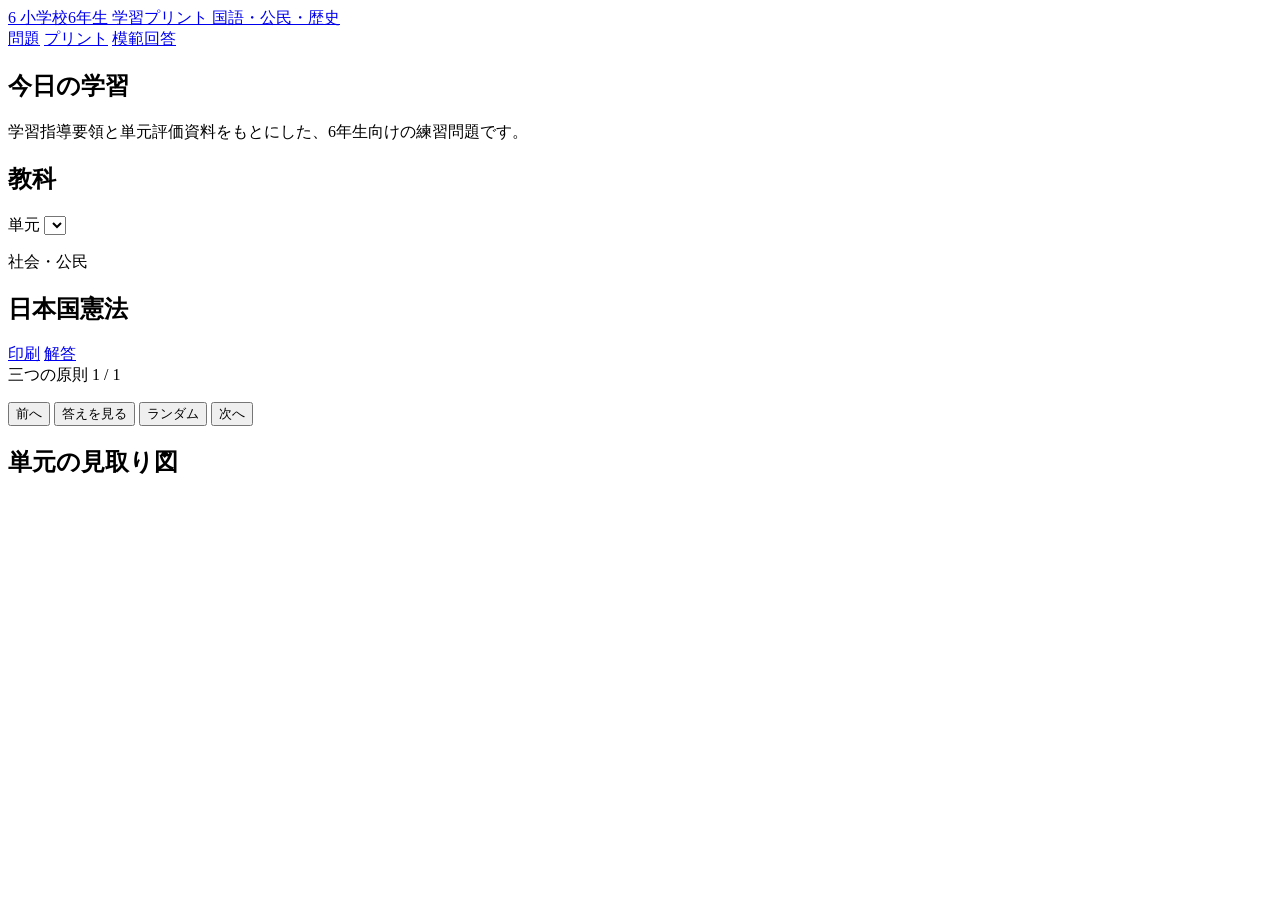
==== index.html @ 8e0b85f2 "Add study site entry page" ====
<!doctype html>
<html lang="ja">
  <head>
    <meta charset="utf-8">
    <meta name="viewport" content="width=device-width, initial-scale=1">
    <title>小学校6年生 学習プリント</title>
    <link rel="stylesheet" href="styles.css">
  </head>
  <body>
    <header class="site-header">
      <a class="brand" href="index.html" aria-label="小学校6年生 学習プリント">
        <span class="brand-mark" aria-hidden="true">6</span>
        <span>
          <span class="brand-title">小学校6年生 学習プリント</span>
          <span class="brand-subtitle">国語・公民・歴史</span>
        </span>
      </a>
      <nav class="top-nav" aria-label="ページ">
        <a href="index.html" aria-current="page">問題</a>
        <a href="print.html">プリント</a>
        <a href="answers.html">模範回答</a>
      </nav>
    </header>

    <main class="layout">
      <aside class="sidebar" aria-label="学習メニュー">
        <div class="sidebar-block">
          <h1>今日の学習</h1>
          <p id="siteSummary">学習指導要領と単元評価資料をもとにした、6年生向けの練習問題です。</p>
        </div>

        <div class="sidebar-block">
          <h2>教科</h2>
          <div class="subject-tabs" id="subjectTabs"></div>
        </div>

        <div class="sidebar-block">
          <label class="field-label" for="unitSelect">単元</label>
          <select id="unitSelect" class="select"></select>
        </div>

        <div class="sidebar-block stat-grid" id="subjectStats"></div>
      </aside>

      <section class="study-area" aria-label="問題">
        <div class="study-toolbar">
          <div>
            <p class="eyebrow" id="currentSubjectLabel">社会・公民</p>
            <h2 id="currentUnitTitle">日本国憲法</h2>
          </div>
          <div class="toolbar-actions">
            <a class="icon-link" id="printLink" href="print.html">印刷</a>
            <a class="icon-link" id="answersLink" href="answers.html">解答</a>
          </div>
        </div>

        <article class="question-panel">
          <div class="question-topline">
            <span class="pill" id="questionCategory">三つの原則</span>
            <span class="progress" id="questionProgress">1 / 1</span>
          </div>

          <p class="question-text" id="questionText"></p>
          <div class="choice-list" id="choiceList"></div>
          <div class="write-box" id="writeBox" hidden>
            <label for="studentAnswer">自分の答え</label>
            <textarea id="studentAnswer" rows="4"></textarea>
          </div>

          <div class="answer-box" id="answerBox" hidden>
            <p class="answer-label">模範回答</p>
            <p class="answer-text" id="answerText"></p>
            <p class="explanation" id="answerExplanation"></p>
          </div>

          <div class="question-controls" aria-label="問題操作">
            <button type="button" class="control-button ghost" id="prevQuestion">前へ</button>
            <button type="button" class="control-button primary" id="toggleAnswer">答えを見る</button>
            <button type="button" class="control-button ghost" id="randomQuestion">ランダム</button>
            <button type="button" class="control-button solid" id="nextQuestion">次へ</button>
          </div>
        </article>

        <section class="learning-map" aria-label="学習の見取り図">
          <div class="map-heading">
            <h2>単元の見取り図</h2>
            <p id="mapSummary"></p>
          </div>
          <div class="map-grid" id="unitMap"></div>
        </section>
      </section>
    </main>

    <script src="data.js"></script>
    <script src="script.js"></script>
  </body>
</html>
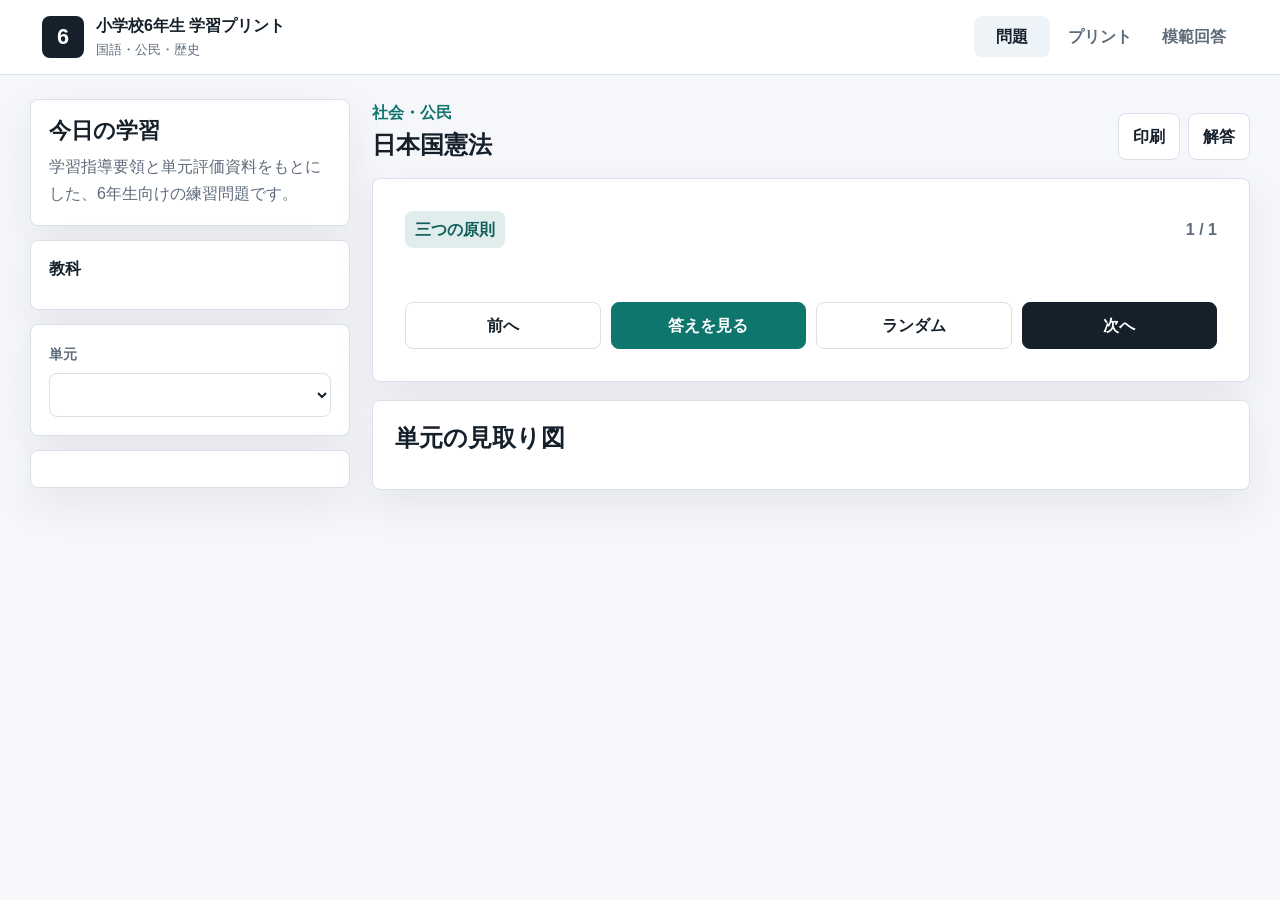
==== commit 7e15e6fd: "Load split learning data on index page" ====
--- a/index.html
+++ b/index.html
@@ -91,6 +91,21 @@
       </section>
     </main>
 
+    <script src="data-chunk-01.js"></script>
+    <script src="data-chunk-02.js"></script>
+    <script src="data-chunk-03.js"></script>
+    <script src="data-chunk-04.js"></script>
+    <script src="data-chunk-05.js"></script>
+    <script src="data-chunk-06.js"></script>
+    <script src="data-chunk-07.js"></script>
+    <script src="data-chunk-08.js"></script>
+    <script src="data-chunk-09.js"></script>
+    <script src="data-chunk-10.js"></script>
+    <script src="data-chunk-11.js"></script>
+    <script src="data-chunk-12.js"></script>
+    <script src="data-chunk-13.js"></script>
+    <script src="data-chunk-14.js"></script>
+    <script src="data-chunk-15.js"></script>
     <script src="data.js"></script>
     <script src="script.js"></script>
   </body>
--- a/styles.css
+++ b/styles.css
@@ -0,0 +1,802 @@
+:root {
+  --bg: #f6f7fb;
+  --panel: #ffffff;
+  --ink: #15202b;
+  --muted: #5f6c7b;
+  --line: #d9e0ea;
+  --soft: #eef3f8;
+  --active-color: #0f766e;
+  --accent-2: #b45309;
+  --accent-3: #4f46e5;
+  --success: #167a45;
+  --danger: #b42318;
+  --shadow: 0 16px 40px rgba(22, 32, 43, 0.08);
+  color-scheme: light;
+}
+
+* {
+  box-sizing: border-box;
+}
+
+[hidden] {
+  display: none !important;
+}
+
+html {
+  min-width: 320px;
+}
+
+body {
+  margin: 0;
+  background: var(--bg);
+  color: var(--ink);
+  font-family: -apple-system, BlinkMacSystemFont, "Hiragino Sans", "Yu Gothic", "YuGothic", "Noto Sans JP", sans-serif;
+  line-height: 1.7;
+}
+
+a {
+  color: inherit;
+}
+
+button,
+select,
+textarea {
+  font: inherit;
+}
+
+.site-header {
+  position: sticky;
+  top: 0;
+  z-index: 20;
+  display: flex;
+  align-items: center;
+  justify-content: space-between;
+  gap: 16px;
+  min-height: 72px;
+  padding: 12px clamp(16px, 4vw, 42px);
+  background: rgba(255, 255, 255, 0.94);
+  border-bottom: 1px solid var(--line);
+  backdrop-filter: blur(12px);
+}
+
+.brand {
+  display: inline-flex;
+  align-items: center;
+  gap: 12px;
+  min-width: 0;
+  text-decoration: none;
+}
+
+.brand-mark {
+  display: inline-grid;
+  flex: 0 0 auto;
+  place-items: center;
+  width: 42px;
+  height: 42px;
+  background: #15202b;
+  color: #fff;
+  border-radius: 8px;
+  font-weight: 800;
+  font-size: 1.35rem;
+}
+
+.brand-title,
+.brand-subtitle {
+  display: block;
+  white-space: nowrap;
+}
+
+.brand-title {
+  font-weight: 800;
+  letter-spacing: 0;
+}
+
+.brand-subtitle {
+  color: var(--muted);
+  font-size: 0.83rem;
+}
+
+.top-nav {
+  display: flex;
+  gap: 6px;
+  align-items: center;
+}
+
+.top-nav a {
+  min-width: 76px;
+  min-height: 38px;
+  padding: 7px 12px;
+  border-radius: 8px;
+  color: var(--muted);
+  text-align: center;
+  text-decoration: none;
+  font-weight: 700;
+}
+
+.top-nav a[aria-current="page"],
+.top-nav a:hover {
+  background: var(--soft);
+  color: var(--ink);
+}
+
+.layout {
+  display: grid;
+  grid-template-columns: minmax(260px, 320px) minmax(0, 1fr);
+  gap: 22px;
+  width: min(1220px, calc(100% - 32px));
+  margin: 24px auto 56px;
+}
+
+.sidebar {
+  align-self: start;
+  display: grid;
+  gap: 14px;
+}
+
+.sidebar-block,
+.question-panel,
+.learning-map,
+.page-heading,
+.filter-bar,
+.answer-section,
+.print-controls {
+  background: var(--panel);
+  border: 1px solid var(--line);
+  border-radius: 8px;
+  box-shadow: var(--shadow);
+}
+
+.sidebar-block {
+  padding: 18px;
+}
+
+.sidebar h1,
+.sidebar h2,
+.study-toolbar h2,
+.learning-map h2,
+.page-heading h1,
+.print-controls h1 {
+  margin: 0;
+  line-height: 1.25;
+  letter-spacing: 0;
+}
+
+.sidebar h1 {
+  font-size: 1.35rem;
+}
+
+.sidebar h2 {
+  font-size: 1rem;
+}
+
+.sidebar p,
+.page-heading p,
+.map-heading p {
+  margin: 8px 0 0;
+  color: var(--muted);
+}
+
+.subject-tabs {
+  display: grid;
+  gap: 8px;
+  margin-top: 12px;
+}
+
+.subject-tab {
+  display: flex;
+  align-items: center;
+  justify-content: space-between;
+  gap: 10px;
+  min-height: 48px;
+  padding: 10px 12px;
+  border: 1px solid var(--line);
+  border-left: 5px solid var(--subject-color);
+  border-radius: 8px;
+  background: #fff;
+  color: var(--ink);
+  cursor: pointer;
+  text-align: left;
+}
+
+.subject-tab[data-active="true"] {
+  background: color-mix(in srgb, var(--subject-color) 12%, #fff);
+  border-color: color-mix(in srgb, var(--subject-color) 44%, var(--line));
+}
+
+.subject-tab span {
+  font-weight: 800;
+}
+
+.subject-tab small {
+  color: var(--muted);
+  font-weight: 700;
+}
+
+.field-label {
+  display: block;
+  margin-bottom: 6px;
+  color: var(--muted);
+  font-size: 0.86rem;
+  font-weight: 800;
+}
+
+.select {
+  width: 100%;
+  min-height: 44px;
+  padding: 8px 12px;
+  border: 1px solid var(--line);
+  border-radius: 8px;
+  background: #fff;
+  color: var(--ink);
+}
+
+.stat-grid {
+  display: grid;
+  grid-template-columns: repeat(3, 1fr);
+  gap: 8px;
+}
+
+.stat-grid div {
+  min-width: 0;
+  padding: 10px 8px;
+  border-radius: 8px;
+  background: var(--soft);
+  text-align: center;
+}
+
+.stat-grid strong,
+.stat-grid span {
+  display: block;
+}
+
+.stat-grid strong {
+  font-size: 1.3rem;
+  line-height: 1.2;
+}
+
+.stat-grid span {
+  color: var(--muted);
+  font-size: 0.78rem;
+  font-weight: 700;
+}
+
+.study-area {
+  display: grid;
+  gap: 18px;
+  min-width: 0;
+}
+
+.study-toolbar {
+  display: flex;
+  align-items: flex-end;
+  justify-content: space-between;
+  gap: 18px;
+  min-width: 0;
+}
+
+.eyebrow {
+  margin: 0 0 4px;
+  color: var(--active-color);
+  font-weight: 900;
+  letter-spacing: 0;
+  text-transform: uppercase;
+}
+
+.toolbar-actions {
+  display: flex;
+  gap: 8px;
+  flex-wrap: wrap;
+  justify-content: flex-end;
+}
+
+.icon-link,
+.control-button {
+  display: inline-flex;
+  align-items: center;
+  justify-content: center;
+  min-height: 42px;
+  padding: 9px 14px;
+  border-radius: 8px;
+  border: 1px solid var(--line);
+  background: #fff;
+  color: var(--ink);
+  text-decoration: none;
+  font-weight: 800;
+  cursor: pointer;
+}
+
+.icon-link:hover,
+.control-button:hover {
+  border-color: var(--active-color);
+}
+
+.question-panel {
+  display: grid;
+  gap: 18px;
+  padding: clamp(18px, 4vw, 32px);
+}
+
+.question-topline {
+  display: flex;
+  align-items: center;
+  justify-content: space-between;
+  gap: 12px;
+}
+
+.pill {
+  display: inline-flex;
+  align-items: center;
+  min-height: 32px;
+  max-width: 100%;
+  padding: 5px 10px;
+  border-radius: 8px;
+  background: color-mix(in srgb, var(--active-color) 13%, #fff);
+  color: color-mix(in srgb, var(--active-color) 78%, #111);
+  font-weight: 800;
+}
+
+.progress {
+  color: var(--muted);
+  font-weight: 800;
+  white-space: nowrap;
+}
+
+.question-text {
+  margin: 0;
+  font-size: 1.38rem;
+  font-weight: 800;
+  line-height: 1.65;
+  overflow-wrap: anywhere;
+}
+
+.choice-list {
+  display: grid;
+  grid-template-columns: repeat(2, minmax(0, 1fr));
+  gap: 10px;
+}
+
+.choice-button {
+  min-height: 56px;
+  padding: 12px 14px;
+  border: 1px solid var(--line);
+  border-radius: 8px;
+  background: #fff;
+  color: var(--ink);
+  text-align: left;
+  cursor: pointer;
+}
+
+.choice-button[data-selected="true"] {
+  border-color: var(--active-color);
+  box-shadow: inset 0 0 0 2px color-mix(in srgb, var(--active-color) 24%, transparent);
+}
+
+.choice-button[data-result="correct"] {
+  border-color: var(--success);
+  background: #ecfdf3;
+}
+
+.choice-button[data-result="wrong"] {
+  border-color: var(--danger);
+  background: #fff1f0;
+}
+
+.write-box {
+  display: grid;
+  gap: 8px;
+}
+
+.write-box label {
+  color: var(--muted);
+  font-weight: 800;
+}
+
+.write-box textarea {
+  width: 100%;
+  resize: vertical;
+  min-height: 118px;
+  padding: 12px;
+  border: 1px solid var(--line);
+  border-radius: 8px;
+}
+
+.answer-box {
+  padding: 16px;
+  border-left: 5px solid var(--active-color);
+  border-radius: 8px;
+  background: var(--soft);
+}
+
+.answer-label {
+  margin: 0 0 4px;
+  color: var(--active-color);
+  font-weight: 900;
+}
+
+.answer-text,
+.answer-question {
+  margin: 0;
+  font-weight: 800;
+}
+
+.explanation,
+.print-explanation {
+  margin: 6px 0 0;
+  color: var(--muted);
+}
+
+.question-controls {
+  display: grid;
+  grid-template-columns: repeat(4, minmax(0, 1fr));
+  gap: 10px;
+}
+
+.control-button.primary {
+  border-color: var(--active-color);
+  background: var(--active-color);
+  color: #fff;
+}
+
+.control-button.solid {
+  border-color: #15202b;
+  background: #15202b;
+  color: #fff;
+}
+
+.control-button.ghost {
+  background: #fff;
+}
+
+.as-link {
+  text-decoration: none;
+}
+
+.learning-map {
+  padding: 22px;
+}
+
+.map-heading {
+  display: flex;
+  align-items: flex-end;
+  justify-content: space-between;
+  gap: 16px;
+  margin-bottom: 14px;
+}
+
+.map-heading p {
+  max-width: 58ch;
+}
+
+.map-grid {
+  display: grid;
+  grid-template-columns: repeat(3, minmax(0, 1fr));
+  gap: 10px;
+}
+
+.map-item {
+  display: grid;
+  gap: 4px;
+  min-height: 116px;
+  padding: 14px;
+  border: 1px solid var(--line);
+  border-radius: 8px;
+  background: #fff;
+  text-align: left;
+  cursor: pointer;
+}
+
+.map-item[data-active="true"] {
+  border-color: var(--active-color);
+  background: color-mix(in srgb, var(--active-color) 10%, #fff);
+}
+
+.map-unit {
+  font-weight: 900;
+}
+
+.map-count {
+  color: var(--active-color);
+  font-weight: 900;
+}
+
+.map-tags {
+  color: var(--muted);
+  font-size: 0.86rem;
+}
+
+.page-shell,
+.print-shell {
+  width: min(1080px, calc(100% - 32px));
+  margin: 24px auto 56px;
+}
+
+.page-heading {
+  padding: 24px;
+}
+
+.filter-bar {
+  display: flex;
+  align-items: end;
+  gap: 12px;
+  margin: 16px 0;
+  padding: 16px;
+}
+
+.filter-bar .select {
+  max-width: 320px;
+}
+
+.answer-list {
+  display: grid;
+  gap: 16px;
+}
+
+.answer-section {
+  padding: 20px;
+}
+
+.answer-section h2 {
+  margin: 0 0 12px;
+}
+
+.answer-row {
+  display: grid;
+  grid-template-columns: 42px minmax(0, 1fr);
+  gap: 12px;
+  padding: 14px 0;
+  border-top: 1px solid var(--line);
+}
+
+.answer-number {
+  display: grid;
+  place-items: center;
+  width: 34px;
+  height: 34px;
+  border-radius: 8px;
+  background: var(--soft);
+  font-weight: 900;
+}
+
+.print-controls {
+  display: flex;
+  align-items: end;
+  justify-content: space-between;
+  gap: 18px;
+  margin-bottom: 18px;
+  padding: 20px;
+}
+
+.print-control-grid {
+  display: grid;
+  grid-template-columns: minmax(170px, 220px) minmax(140px, 170px) auto;
+  align-items: end;
+  gap: 12px;
+}
+
+.print-pages {
+  display: grid;
+  gap: 18px;
+}
+
+.print-sheet {
+  min-height: 297mm;
+  padding: 18mm;
+  background: #fff;
+  border: 1px solid var(--line);
+  box-shadow: var(--shadow);
+}
+
+.print-sheet-header {
+  display: flex;
+  align-items: start;
+  justify-content: space-between;
+  gap: 16px;
+  padding-bottom: 10px;
+  border-bottom: 2px solid #15202b;
+}
+
+.print-sheet-header p,
+.print-sheet-header h2 {
+  margin: 0;
+}
+
+.print-sheet-header p {
+  color: var(--muted);
+  font-weight: 800;
+}
+
+.print-name {
+  min-width: 170px;
+  padding-bottom: 8px;
+  border-bottom: 1px solid #15202b;
+  color: var(--muted);
+}
+
+.print-list {
+  display: grid;
+  gap: 10px;
+  margin: 16px 0 0;
+  padding: 0;
+  list-style: none;
+  counter-reset: print-question;
+}
+
+.print-item {
+  break-inside: avoid;
+}
+
+.print-meta {
+  margin: 0 0 2px;
+  color: var(--muted);
+  font-size: 0.86rem;
+  font-weight: 800;
+}
+
+.print-question {
+  margin: 0;
+  font-weight: 800;
+}
+
+.print-question span {
+  display: inline-block;
+  min-width: 2.1em;
+}
+
+.print-choices {
+  display: grid;
+  grid-template-columns: repeat(2, minmax(0, 1fr));
+  gap: 4px 12px;
+  margin: 4px 0 0;
+  padding: 0;
+  list-style: none;
+}
+
+.print-choices li {
+  display: flex;
+  gap: 6px;
+}
+
+.print-choices span {
+  font-weight: 900;
+}
+
+.answer-lines {
+  height: 46px;
+  margin-top: 8px;
+  background:
+    linear-gradient(#fff 13px, transparent 13px),
+    repeating-linear-gradient(to bottom, transparent 0 21px, #cfd7e3 21px 22px);
+}
+
+.print-answer {
+  margin: 4px 0 0;
+}
+
+.print-footer {
+  margin-top: 16px;
+  padding-top: 8px;
+  border-top: 1px solid var(--line);
+  color: var(--muted);
+  text-align: right;
+  font-size: 0.86rem;
+}
+
+@media (max-width: 900px) {
+  .layout {
+    grid-template-columns: 1fr;
+  }
+
+  .sidebar {
+    grid-template-columns: repeat(2, minmax(0, 1fr));
+  }
+
+  .sidebar-block:first-child,
+  .stat-grid {
+    grid-column: 1 / -1;
+  }
+
+  .map-grid {
+    grid-template-columns: repeat(2, minmax(0, 1fr));
+  }
+}
+
+@media (max-width: 680px) {
+  .site-header {
+    position: static;
+    align-items: stretch;
+    flex-direction: column;
+  }
+
+  .brand-title,
+  .brand-subtitle {
+    white-space: normal;
+  }
+
+  .top-nav {
+    display: grid;
+    grid-template-columns: repeat(3, 1fr);
+  }
+
+  .top-nav a {
+    min-width: 0;
+  }
+
+  .sidebar,
+  .choice-list,
+  .question-controls,
+  .map-grid,
+  .filter-bar,
+  .print-controls,
+  .print-control-grid {
+    grid-template-columns: 1fr;
+  }
+
+  .study-toolbar,
+  .map-heading,
+  .print-controls {
+    align-items: stretch;
+    flex-direction: column;
+  }
+
+  .toolbar-actions {
+    justify-content: stretch;
+  }
+
+  .toolbar-actions a,
+  .question-controls button,
+  .filter-bar .select,
+  .filter-bar .control-button {
+    width: 100%;
+  }
+
+  .question-text {
+    font-size: 1.14rem;
+  }
+
+  .stat-grid {
+    grid-template-columns: repeat(3, 1fr);
+  }
+
+  .print-sheet {
+    min-height: auto;
+    padding: 18px;
+  }
+}
+
+@page {
+  size: A4;
+  margin: 12mm;
+}
+
+@media print {
+  body {
+    background: #fff;
+  }
+
+  .no-print,
+  .site-header,
+  .print-controls {
+    display: none !important;
+  }
+
+  .print-shell {
+    width: auto;
+    margin: 0;
+  }
+
+  .print-pages {
+    display: block;
+  }
+
+  .print-sheet {
+    min-height: auto;
+    padding: 0;
+    border: 0;
+    box-shadow: none;
+    page-break-after: always;
+  }
+
+  .print-sheet:last-child {
+    page-break-after: auto;
+  }
+}
